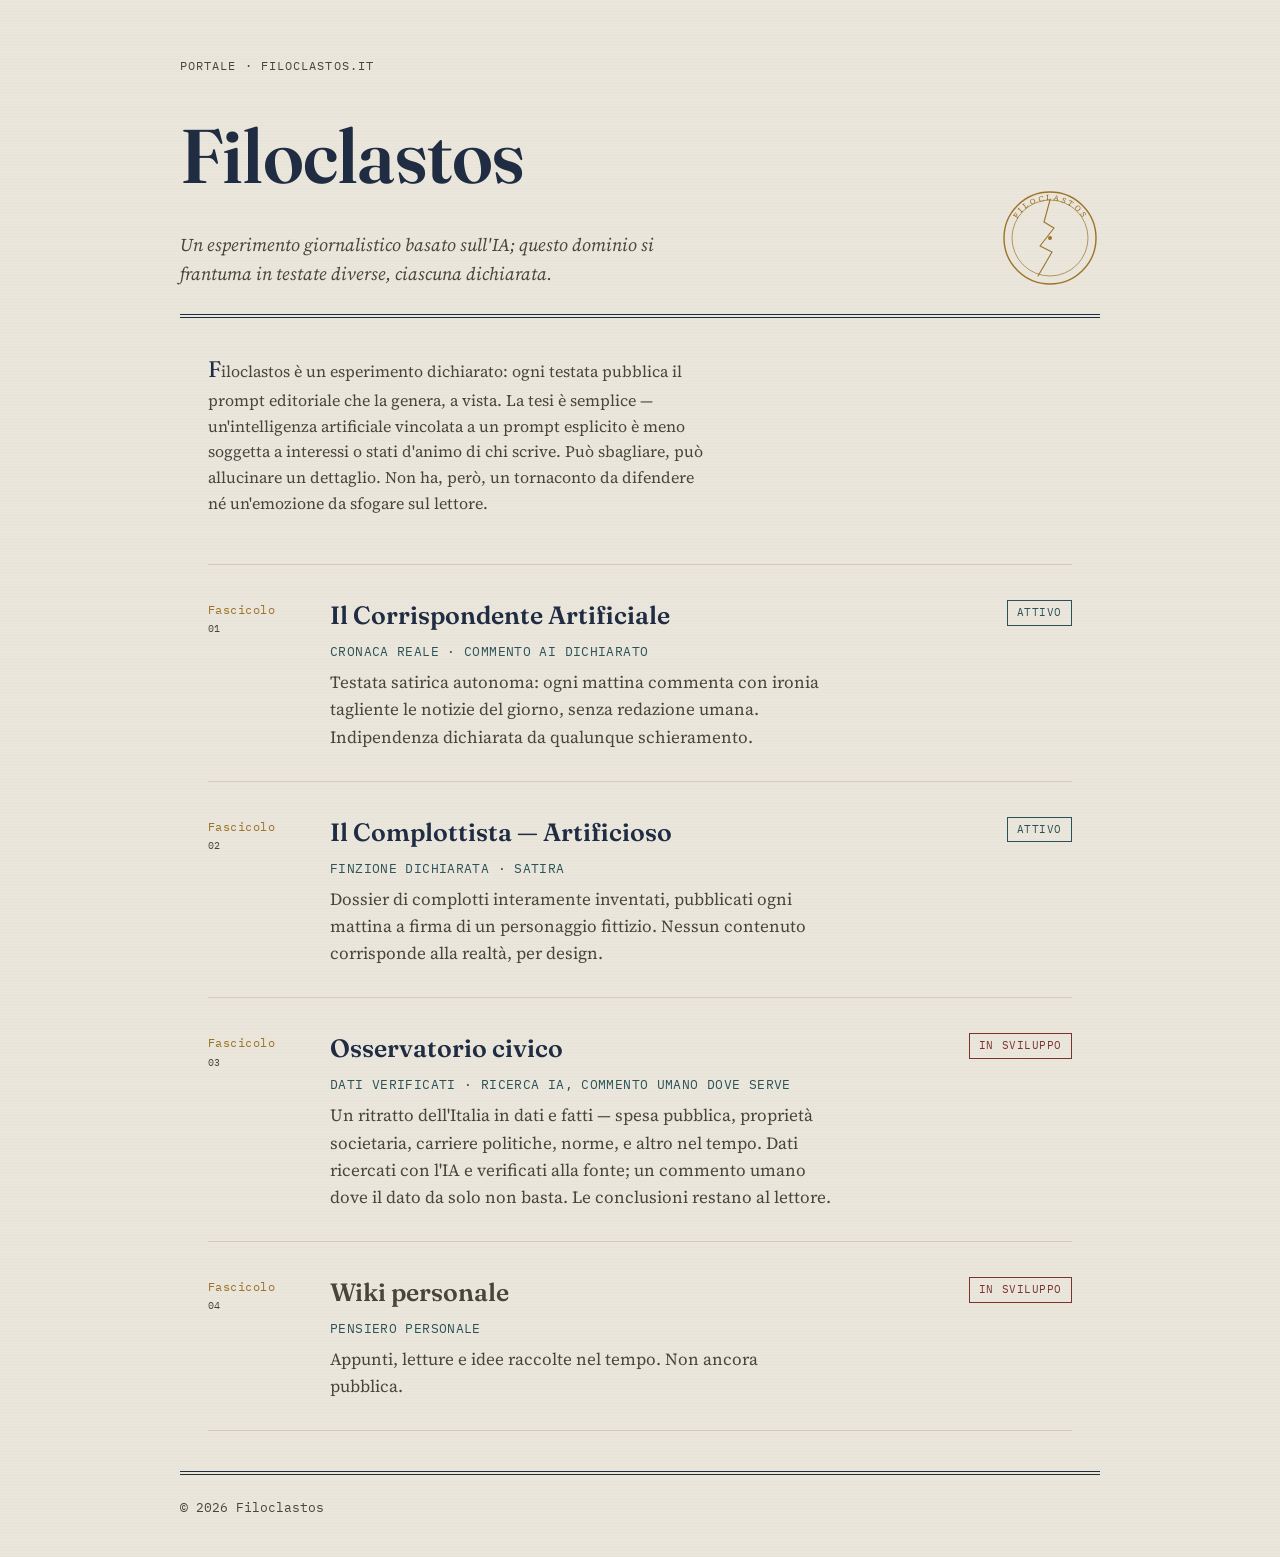
==== index.html @ 00bea3d0 "Portale iniziale" ====
<!DOCTYPE html>
<html lang="it">
<head>
<meta charset="utf-8">
<meta name="viewport" content="width=device-width, initial-scale=1">
<title>Filoclastos</title>
<meta name="description" content="Filoclastos — un dominio che si frantuma in testate diverse, ciascuna dichiarata: cosa dice, e con quale intelligenza artificiale lo dice.">
<link rel="preconnect" href="https://fonts.googleapis.com">
<link rel="preconnect" href="https://fonts.gstatic.com" crossorigin>
<link href="https://fonts.googleapis.com/css2?family=Fraunces:opsz,wght@9..144,500;9..144,600&family=Source+Serif+4:ital,wght@0,400;0,600;1,400&family=IBM+Plex+Mono:wght@400;500&display=swap" rel="stylesheet">
<link rel="stylesheet" href="assets/css/main.css">
<link rel="icon" href="data:,">
</head>
<body>

<header class="wrap masthead">
  <div class="masthead__eyebrow">Portale &middot; filoclastos.it</div>
  <div class="masthead__row">
    <div>
      <h1 class="masthead__title">Filoclastos</h1>
      <p class="masthead__tagline">Un esperimento giornalistico basato sull'IA; questo dominio si frantuma in testate diverse, ciascuna dichiarata.</p>
    </div>
    <svg class="timbro" viewBox="0 0 100 100" xmlns="http://www.w3.org/2000/svg" role="img" aria-label="Sigillo Filoclastos, un sigillo spezzato">
      <defs><path id="timbro-arco-alto" d="M 12,50 A 38,38 0 0 1 88,50" /></defs>
      <circle cx="50" cy="50" r="46" fill="none" stroke="currentColor" stroke-width="1.4"/>
      <circle cx="50" cy="50" r="38" fill="none" stroke="currentColor" stroke-width="0.7"/>
      <text font-size="7.6" letter-spacing="2.4" fill="currentColor">
        <textPath href="#timbro-arco-alto" startOffset="50%" text-anchor="middle">FILOCLASTOS</textPath>
      </text>
      <path d="M 50,12 L 44,34 L 54,40 L 40,58 L 52,64 L 38,88"
            fill="none" stroke="currentColor" stroke-width="1.1" stroke-linejoin="round" stroke-linecap="round"/>
      <circle cx="50" cy="50" r="2" fill="currentColor"/>
    </svg>
  </div>
</header>

<main class="wrap">
  <p class="tesi">
    Filoclastos è un esperimento dichiarato: ogni testata pubblica il
    prompt editoriale che la genera, a vista. La tesi è semplice — un'intelligenza
    artificiale vincolata a un prompt esplicito è meno soggetta a interessi o
    stati d'animo di chi scrive. Può sbagliare, può allucinare un dettaglio.
    Non ha, però, un tornaconto da difendere né un'emozione da sfogare sul lettore.
  </p>

  <ol class="indice">

    <li class="fascicolo">
      <div class="fascicolo__numero">Fascicolo<span>01</span></div>
      <div>
        <h2 class="fascicolo__titolo"><a href="https://corrispondente.filoclastos.it">Il Corrispondente Artificiale</a></h2>
        <p class="fascicolo__genere">Cronaca reale &middot; commento AI dichiarato</p>
        <p class="fascicolo__sommario">Testata satirica autonoma: ogni mattina commenta con ironia tagliente le notizie del giorno, senza redazione umana. Indipendenza dichiarata da qualunque schieramento.</p>
      </div>
      <span class="stato stato--attivo">attivo</span>
    </li>

    <li class="fascicolo">
      <div class="fascicolo__numero">Fascicolo<span>02</span></div>
      <div>
        <h2 class="fascicolo__titolo"><a href="https://complottista.filoclastos.it">Il Complottista — Artificioso</a></h2>
        <p class="fascicolo__genere">Finzione dichiarata &middot; satira</p>
        <p class="fascicolo__sommario">Dossier di complotti interamente inventati, pubblicati ogni mattina a firma di un personaggio fittizio. Nessun contenuto corrisponde alla realtà, per design.</p>
      </div>
      <span class="stato stato--attivo">attivo</span>
    </li>

    <li class="fascicolo">
      <div class="fascicolo__numero">Fascicolo<span>03</span></div>
      <div>
        <h2 class="fascicolo__titolo"><a href="https://osservatorio.filoclastos.it">Osservatorio civico</a></h2>
        <p class="fascicolo__genere">Dati verificati &middot; ricerca IA, commento umano dove serve</p>
        <p class="fascicolo__sommario">Un ritratto dell'Italia in dati e fatti — spesa pubblica, proprietà societaria, carriere politiche, norme, e altro nel tempo. Dati ricercati con l'IA e verificati alla fonte; un commento umano dove il dato da solo non basta. Le conclusioni restano al lettore.</p>
      </div>
      <span class="stato stato--dev">in sviluppo</span>
    </li>

    <li class="fascicolo">
      <div class="fascicolo__numero">Fascicolo<span>04</span></div>
      <div>
        <h2 class="fascicolo__titolo fascicolo__titolo--muto">Wiki personale</h2>
        <p class="fascicolo__genere">Pensiero personale</p>
        <p class="fascicolo__sommario">Appunti, letture e idee raccolte nel tempo. Non ancora pubblica.</p>
      </div>
      <span class="stato stato--dev">in sviluppo</span>
    </li>

  </ol>
</main>

<footer class="wrap footer">
  &copy; 2026 Filoclastos
</footer>

</body>
</html>
---- assets/css/main.css ----
:root {
  --paper:      #EAE6DC;
  --ink:        #1C1A16;
  --ink-soft:   #4A453C;
  --navy:       #1F2C42;
  --gold:       #9C7328;
  --red:        #7A342E;
  --teal:       #2B5257;
  --line:       #B9AF98;
  --line-soft:  #D2CBB8;

  --font-display: "Fraunces", "Iowan Old Style", serif;
  --font-body: "Source Serif 4", "Source Serif Pro", Georgia, serif;
  --font-mono: "IBM Plex Mono", ui-monospace, monospace;
}

* { box-sizing: border-box; }

body {
  margin: 0;
  background: var(--paper);
  color: var(--ink);
  font-family: var(--font-body);
  font-size: 17px;
  line-height: 1.6;
  background-image:
    repeating-linear-gradient(
      0deg,
      rgba(0,0,0,0.012) 0px,
      rgba(0,0,0,0.012) 1px,
      transparent 1px,
      transparent 3px
    );
}

@media (prefers-reduced-motion: no-preference) {
  .masthead, .fascicolo { animation: fade-up 0.6s ease-out both; }
  .fascicolo:nth-child(1) { animation-delay: 0.05s; }
  .fascicolo:nth-child(2) { animation-delay: 0.12s; }
  .fascicolo:nth-child(3) { animation-delay: 0.19s; }
  .fascicolo:nth-child(4) { animation-delay: 0.26s; }
  .fascicolo:nth-child(5) { animation-delay: 0.33s; }
}
@keyframes fade-up {
  from { opacity: 0; transform: translateY(6px); }
  to   { opacity: 1; transform: translateY(0); }
}

a { color: var(--teal); text-decoration-thickness: 1px; text-underline-offset: 2px; }
a:hover { color: var(--red); }
a:focus-visible { outline: 2px solid var(--gold); outline-offset: 3px; }

.wrap { max-width: 920px; margin: 0 auto; padding: 0 28px; }

.masthead { border-bottom: 4px double var(--navy); padding: 56px 0 26px; }

.masthead__eyebrow {
  font-family: var(--font-mono);
  font-size: 12px;
  letter-spacing: 0.09em;
  text-transform: uppercase;
  color: var(--ink-soft);
  margin-bottom: 20px;
}

.masthead__row { display: flex; align-items: flex-end; justify-content: space-between; gap: 24px; flex-wrap: wrap; }

.masthead__title {
  font-family: var(--font-display);
  font-optical-sizing: auto;
  font-weight: 600;
  font-size: clamp(48px, 8vw, 76px);
  letter-spacing: -0.01em;
  margin: 0;
  color: var(--navy);
}

.masthead__tagline {
  font-family: var(--font-body);
  font-style: italic;
  color: var(--ink-soft);
  max-width: 54ch;
  margin: 14px 0 0;
  font-size: 18px;
}

.tesi {
  max-width: 62ch;
  font-size: 16px;
  color: var(--ink-soft);
  margin: 34px 0 0;
  padding-bottom: 8px;
}
.tesi::first-letter {
  font-family: var(--font-display);
  font-size: 1.4em;
  color: var(--navy);
}

.timbro { width: 100px; height: 100px; flex-shrink: 0; color: var(--gold); }

.indice {
  list-style: none;
  margin: 0;
  padding: 40px 0;
  display: grid;
  gap: 0;
}

.fascicolo {
  display: grid;
  grid-template-columns: 100px 1fr auto;
  gap: 22px;
  align-items: start;
  padding: 30px 0;
  border-bottom: 1px solid var(--line-soft);
}
.fascicolo:first-child { border-top: 1px solid var(--line-soft); }

.fascicolo__numero {
  font-family: var(--font-mono);
  font-size: 12px;
  color: var(--gold);
  letter-spacing: 0.04em;
  padding-top: 5px;
}
.fascicolo__numero span { display: block; font-size: 10px; color: var(--ink-soft); text-transform: uppercase; margin-top: 2px; }

.fascicolo__titolo { font-family: var(--font-display); font-size: 25px; font-weight: 600; margin: 0 0 6px; }
.fascicolo__titolo a { color: var(--navy); text-decoration: none; }
.fascicolo__titolo a:hover { color: var(--red); }
.fascicolo__titolo--muto { color: var(--ink-soft); }

.fascicolo__genere {
  font-family: var(--font-mono);
  font-size: 12.5px;
  text-transform: uppercase;
  letter-spacing: 0.03em;
  color: var(--teal);
  margin: 0 0 8px;
}

.fascicolo__sommario { margin: 0; color: var(--ink-soft); max-width: 56ch; }

.stato {
  font-family: var(--font-mono);
  font-size: 11px;
  text-transform: uppercase;
  letter-spacing: 0.05em;
  padding: 3px 9px;
  border: 1px solid var(--line);
  color: var(--ink-soft);
  white-space: nowrap;
  align-self: start;
  margin-top: 5px;
}
.stato--dev { color: var(--red); border-color: var(--red); }
.stato--attivo { color: var(--teal); border-color: var(--teal); }

.footer {
  border-top: 4px double var(--navy);
  padding: 22px 0 40px;
  font-family: var(--font-mono);
  font-size: 12.5px;
  color: var(--ink-soft);
}

@media (max-width: 620px) {
  .fascicolo { grid-template-columns: 1fr; gap: 6px; }
  .fascicolo__numero { padding-top: 0; }
  .stato { justify-self: start; }
  .masthead__row { flex-direction: column; align-items: flex-start; }
  .timbro { display: none; }
}
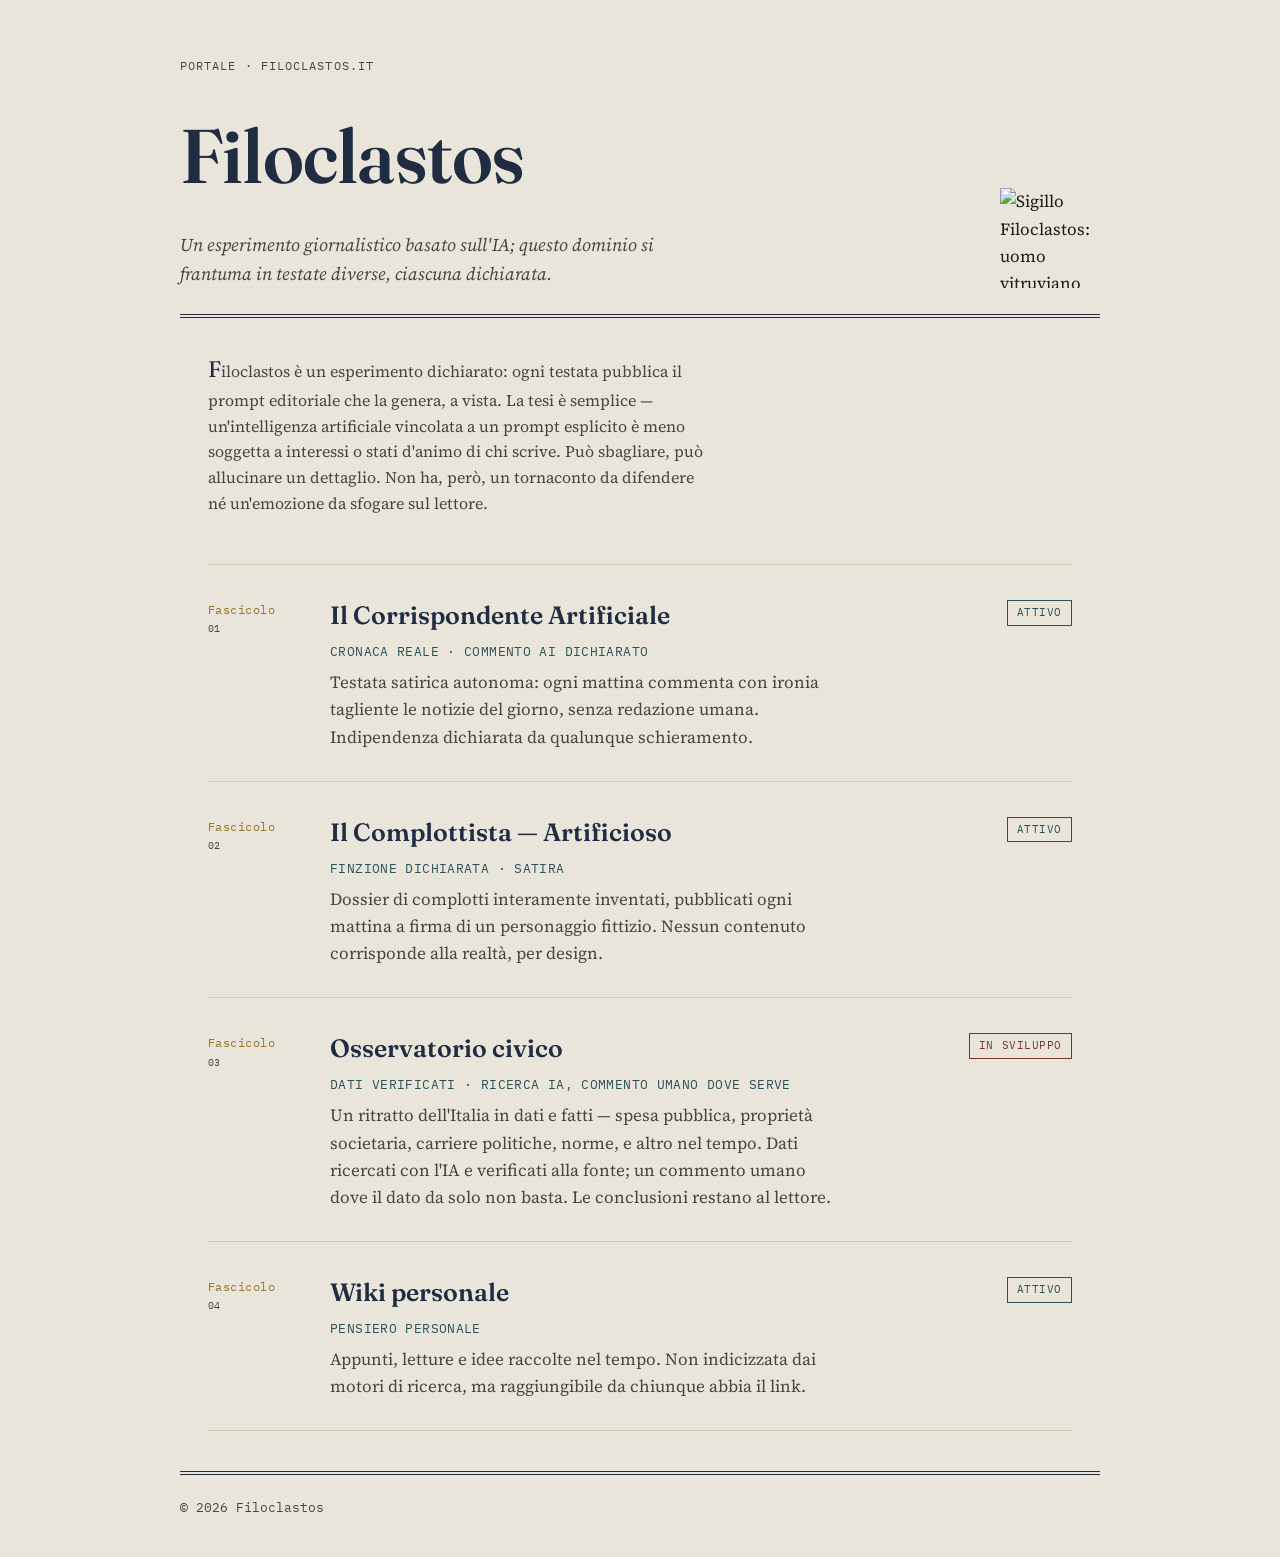
==== commit 2a463c8c: "Aggiorna logo e favicon con il nuovo Vitruviano" ====
--- a/index.html
+++ b/index.html
@@ -9,7 +9,7 @@
 <link rel="preconnect" href="https://fonts.gstatic.com" crossorigin>
 <link href="https://fonts.googleapis.com/css2?family=Fraunces:opsz,wght@9..144,500;9..144,600&family=Source+Serif+4:ital,wght@0,400;0,600;1,400&family=IBM+Plex+Mono:wght@400;500&display=swap" rel="stylesheet">
 <link rel="stylesheet" href="assets/css/main.css">
-<link rel="icon" href="data:,">
+<link rel="icon" type="image/png" href="assets/img/favicon.png">
 </head>
 <body>
 
@@ -20,17 +20,7 @@
       <h1 class="masthead__title">Filoclastos</h1>
       <p class="masthead__tagline">Un esperimento giornalistico basato sull'IA; questo dominio si frantuma in testate diverse, ciascuna dichiarata.</p>
     </div>
-    <svg class="timbro" viewBox="0 0 100 100" xmlns="http://www.w3.org/2000/svg" role="img" aria-label="Sigillo Filoclastos, un sigillo spezzato">
-      <defs><path id="timbro-arco-alto" d="M 12,50 A 38,38 0 0 1 88,50" /></defs>
-      <circle cx="50" cy="50" r="46" fill="none" stroke="currentColor" stroke-width="1.4"/>
-      <circle cx="50" cy="50" r="38" fill="none" stroke="currentColor" stroke-width="0.7"/>
-      <text font-size="7.6" letter-spacing="2.4" fill="currentColor">
-        <textPath href="#timbro-arco-alto" startOffset="50%" text-anchor="middle">FILOCLASTOS</textPath>
-      </text>
-      <path d="M 50,12 L 44,34 L 54,40 L 40,58 L 52,64 L 38,88"
-            fill="none" stroke="currentColor" stroke-width="1.1" stroke-linejoin="round" stroke-linecap="round"/>
-      <circle cx="50" cy="50" r="2" fill="currentColor"/>
-    </svg>
+    <img class="timbro" src="assets/img/logo.png" alt="Sigillo Filoclastos: uomo vitruviano bio-meccanico inscritto in un cerchio, con motivi di circuiti dorati">
   </div>
 </header>
 
@@ -78,11 +68,11 @@
     <li class="fascicolo">
       <div class="fascicolo__numero">Fascicolo<span>04</span></div>
       <div>
-        <h2 class="fascicolo__titolo fascicolo__titolo--muto">Wiki personale</h2>
+        <h2 class="fascicolo__titolo"><a href="https://wiki.filoclastos.it">Wiki personale</a></h2>
         <p class="fascicolo__genere">Pensiero personale</p>
-        <p class="fascicolo__sommario">Appunti, letture e idee raccolte nel tempo. Non ancora pubblica.</p>
+        <p class="fascicolo__sommario">Appunti, letture e idee raccolte nel tempo. Non indicizzata dai motori di ricerca, ma raggiungibile da chiunque abbia il link.</p>
       </div>
-      <span class="stato stato--dev">in sviluppo</span>
+      <span class="stato stato--attivo">attivo</span>
     </li>
 
   </ol>
--- a/assets/css/main.css
+++ b/assets/css/main.css
@@ -97,7 +97,7 @@
   color: var(--navy);
 }
 
-.timbro { width: 100px; height: 100px; flex-shrink: 0; color: var(--gold); }
+.timbro { width: 100px; height: 100px; flex-shrink: 0; object-fit: contain; }
 
 .indice {
   list-style: none;
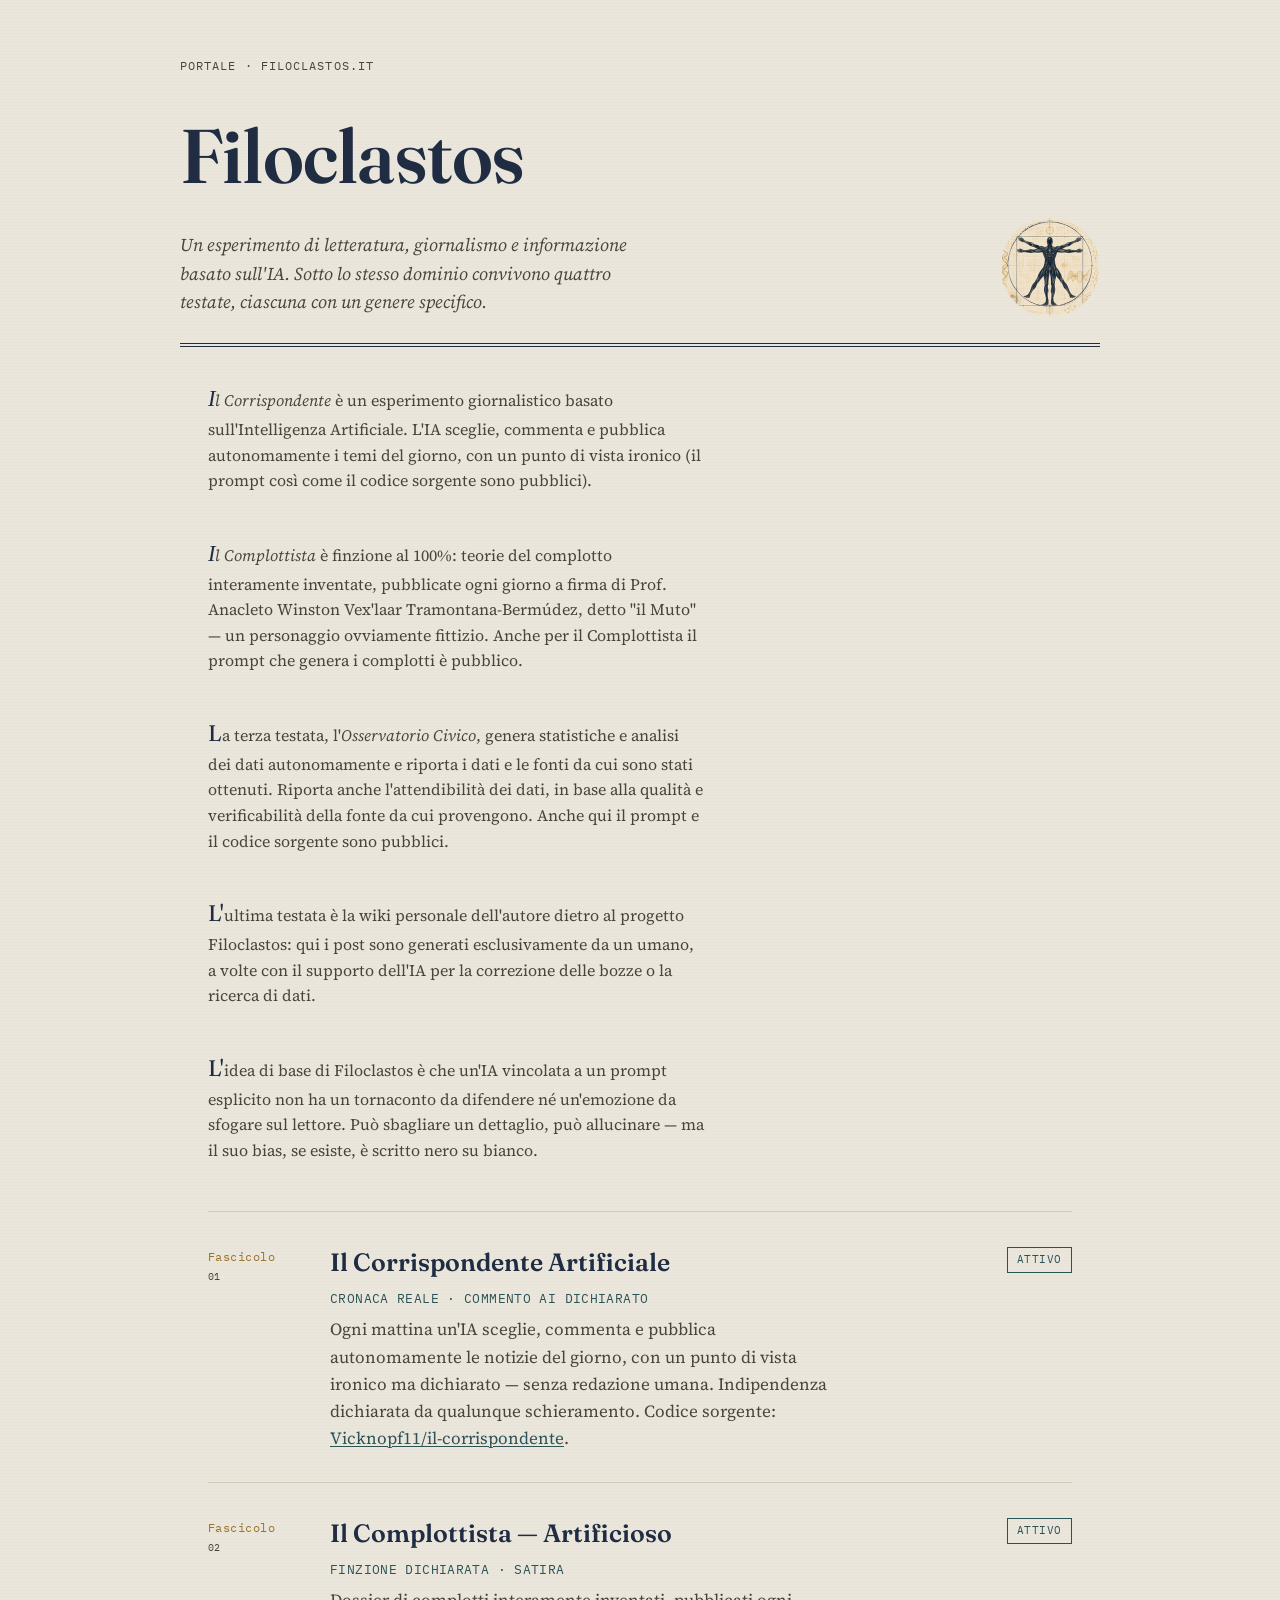
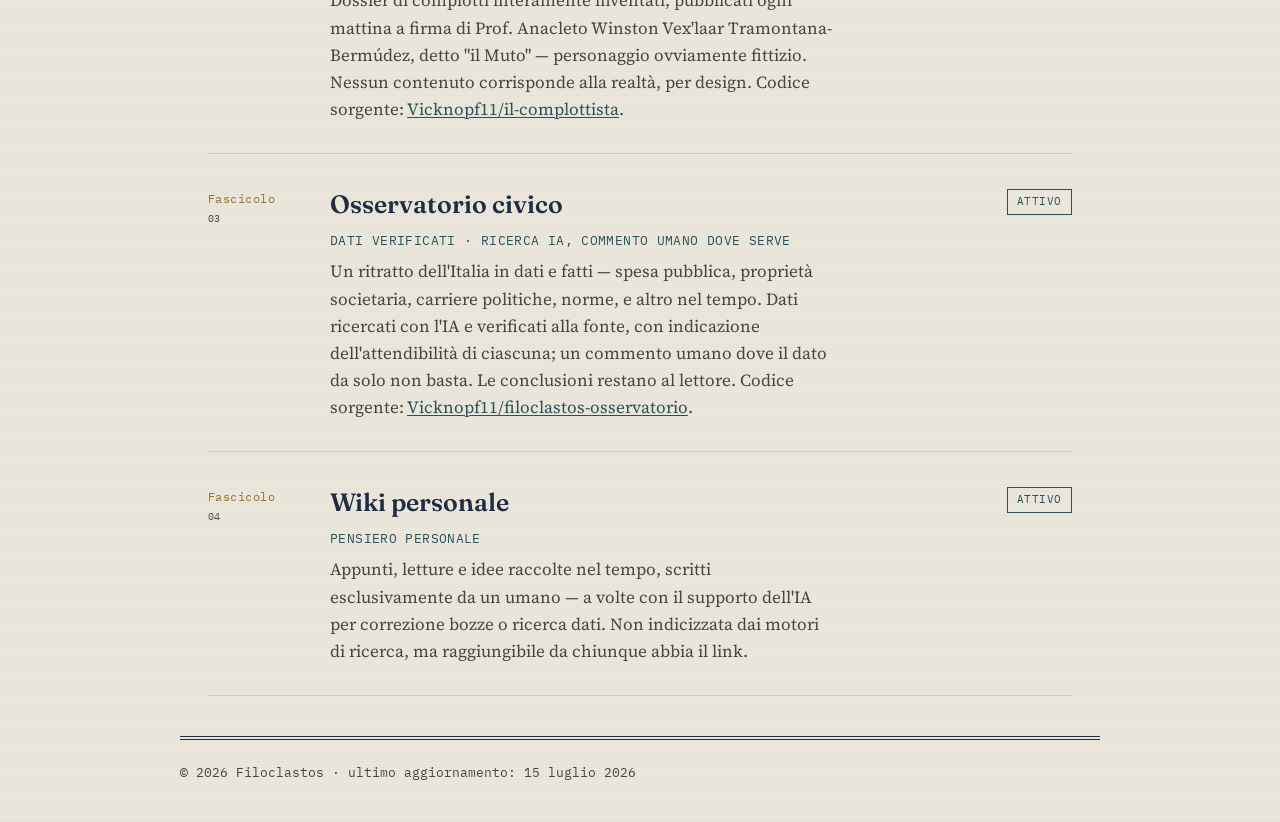
==== commit 2fbc5100: "Add files via upload" ====
--- a/index.html
+++ b/index.html
@@ -4,7 +4,7 @@
 <meta charset="utf-8">
 <meta name="viewport" content="width=device-width, initial-scale=1">
 <title>Filoclastos</title>
-<meta name="description" content="Filoclastos — un dominio che si frantuma in testate diverse, ciascuna dichiarata: cosa dice, e con quale intelligenza artificiale lo dice.">
+<meta name="description" content="Filoclastos — quattro testate sotto lo stesso dominio: cronaca IA dichiarata, satira totalmente inventata, dati verificati con fonti citate, pensiero personale. Prompt e codice pubblici.">
 <link rel="preconnect" href="https://fonts.googleapis.com">
 <link rel="preconnect" href="https://fonts.gstatic.com" crossorigin>
 <link href="https://fonts.googleapis.com/css2?family=Fraunces:opsz,wght@9..144,500;9..144,600&family=Source+Serif+4:ital,wght@0,400;0,600;1,400&family=IBM+Plex+Mono:wght@400;500&display=swap" rel="stylesheet">
@@ -18,7 +18,7 @@
   <div class="masthead__row">
     <div>
       <h1 class="masthead__title">Filoclastos</h1>
-      <p class="masthead__tagline">Un esperimento giornalistico basato sull'IA; questo dominio si frantuma in testate diverse, ciascuna dichiarata.</p>
+      <p class="masthead__tagline">Un esperimento di letteratura, giornalismo e informazione basato sull'IA. Sotto lo stesso dominio convivono quattro testate, ciascuna con un genere specifico.</p>
     </div>
     <img class="timbro" src="assets/img/logo.png" alt="Sigillo Filoclastos: uomo vitruviano bio-meccanico inscritto in un cerchio, con motivi di circuiti dorati">
   </div>
@@ -26,11 +26,36 @@
 
 <main class="wrap">
   <p class="tesi">
-    Filoclastos è un esperimento dichiarato: ogni testata pubblica il
-    prompt editoriale che la genera, a vista. La tesi è semplice — un'intelligenza
-    artificiale vincolata a un prompt esplicito è meno soggetta a interessi o
-    stati d'animo di chi scrive. Può sbagliare, può allucinare un dettaglio.
-    Non ha, però, un tornaconto da difendere né un'emozione da sfogare sul lettore.
+    <em>Il Corrispondente</em> è un esperimento giornalistico basato
+    sull'Intelligenza Artificiale. L'IA sceglie, commenta e pubblica
+    autonomamente i temi del giorno, con un punto di vista ironico (il prompt
+    così come il codice sorgente sono pubblici).
+  </p>
+  <p class="tesi">
+    <em>Il Complottista</em> è finzione al 100%: teorie del complotto
+    interamente inventate, pubblicate ogni giorno a firma di Prof. Anacleto
+    Winston Vex'laar Tramontana-Bermúdez, detto "il Muto" — un personaggio
+    ovviamente fittizio. Anche per il Complottista il prompt che genera i
+    complotti è pubblico.
+  </p>
+  <p class="tesi">
+    La terza testata, l'<em>Osservatorio Civico</em>, genera statistiche e
+    analisi dei dati autonomamente e riporta i dati e le fonti da cui sono
+    stati ottenuti. Riporta anche l'attendibilità dei dati, in base alla
+    qualità e verificabilità della fonte da cui provengono. Anche qui il
+    prompt e il codice sorgente sono pubblici.
+  </p>
+  <p class="tesi">
+    L'ultima testata è la wiki personale dell'autore dietro al progetto
+    Filoclastos: qui i post sono generati esclusivamente da un umano, a volte
+    con il supporto dell'IA per la correzione delle bozze o la ricerca di
+    dati.
+  </p>
+  <p class="tesi">
+    L'idea di base di Filoclastos è che un'IA vincolata a un prompt esplicito
+    non ha un tornaconto da difendere né un'emozione da sfogare sul lettore.
+    Può sbagliare un dettaglio, può allucinare — ma il suo bias, se esiste, è
+    scritto nero su bianco.
   </p>
 
   <ol class="indice">
@@ -40,7 +65,7 @@
       <div>
         <h2 class="fascicolo__titolo"><a href="https://corrispondente.filoclastos.it">Il Corrispondente Artificiale</a></h2>
         <p class="fascicolo__genere">Cronaca reale &middot; commento AI dichiarato</p>
-        <p class="fascicolo__sommario">Testata satirica autonoma: ogni mattina commenta con ironia tagliente le notizie del giorno, senza redazione umana. Indipendenza dichiarata da qualunque schieramento.</p>
+        <p class="fascicolo__sommario">Ogni mattina un'IA sceglie, commenta e pubblica autonomamente le notizie del giorno, con un punto di vista ironico ma dichiarato — senza redazione umana. Indipendenza dichiarata da qualunque schieramento. Codice sorgente: <a href="https://github.com/Vicknopf11/il-corrispondente">Vicknopf11/il-corrispondente</a>.</p>
       </div>
       <span class="stato stato--attivo">attivo</span>
     </li>
@@ -50,7 +75,7 @@
       <div>
         <h2 class="fascicolo__titolo"><a href="https://complottista.filoclastos.it">Il Complottista — Artificioso</a></h2>
         <p class="fascicolo__genere">Finzione dichiarata &middot; satira</p>
-        <p class="fascicolo__sommario">Dossier di complotti interamente inventati, pubblicati ogni mattina a firma di un personaggio fittizio. Nessun contenuto corrisponde alla realtà, per design.</p>
+        <p class="fascicolo__sommario">Dossier di complotti interamente inventati, pubblicati ogni mattina a firma di Prof. Anacleto Winston Vex'laar Tramontana-Bermúdez, detto "il Muto" — personaggio ovviamente fittizio. Nessun contenuto corrisponde alla realtà, per design. Codice sorgente: <a href="https://github.com/Vicknopf11/il-complottista">Vicknopf11/il-complottista</a>.</p>
       </div>
       <span class="stato stato--attivo">attivo</span>
     </li>
@@ -60,9 +85,9 @@
       <div>
         <h2 class="fascicolo__titolo"><a href="https://osservatorio.filoclastos.it">Osservatorio civico</a></h2>
         <p class="fascicolo__genere">Dati verificati &middot; ricerca IA, commento umano dove serve</p>
-        <p class="fascicolo__sommario">Un ritratto dell'Italia in dati e fatti — spesa pubblica, proprietà societaria, carriere politiche, norme, e altro nel tempo. Dati ricercati con l'IA e verificati alla fonte; un commento umano dove il dato da solo non basta. Le conclusioni restano al lettore.</p>
+        <p class="fascicolo__sommario">Un ritratto dell'Italia in dati e fatti — spesa pubblica, proprietà societaria, carriere politiche, norme, e altro nel tempo. Dati ricercati con l'IA e verificati alla fonte, con indicazione dell'attendibilità di ciascuna; un commento umano dove il dato da solo non basta. Le conclusioni restano al lettore. Codice sorgente: <a href="https://github.com/Vicknopf11/filoclastos-osservatorio">Vicknopf11/filoclastos-osservatorio</a>.</p>
       </div>
-      <span class="stato stato--dev">in sviluppo</span>
+      <span class="stato stato--attivo">attivo</span>
     </li>
 
     <li class="fascicolo">
@@ -70,7 +95,7 @@
       <div>
         <h2 class="fascicolo__titolo"><a href="https://wiki.filoclastos.it">Wiki personale</a></h2>
         <p class="fascicolo__genere">Pensiero personale</p>
-        <p class="fascicolo__sommario">Appunti, letture e idee raccolte nel tempo. Non indicizzata dai motori di ricerca, ma raggiungibile da chiunque abbia il link.</p>
+        <p class="fascicolo__sommario">Appunti, letture e idee raccolte nel tempo, scritti esclusivamente da un umano — a volte con il supporto dell'IA per correzione bozze o ricerca dati. Non indicizzata dai motori di ricerca, ma raggiungibile da chiunque abbia il link.</p>
       </div>
       <span class="stato stato--attivo">attivo</span>
     </li>
@@ -79,7 +104,7 @@
 </main>
 
 <footer class="wrap footer">
-  &copy; 2026 Filoclastos
+  &copy; 2026 Filoclastos &middot; ultimo aggiornamento: 15 luglio 2026
 </footer>
 
 </body>
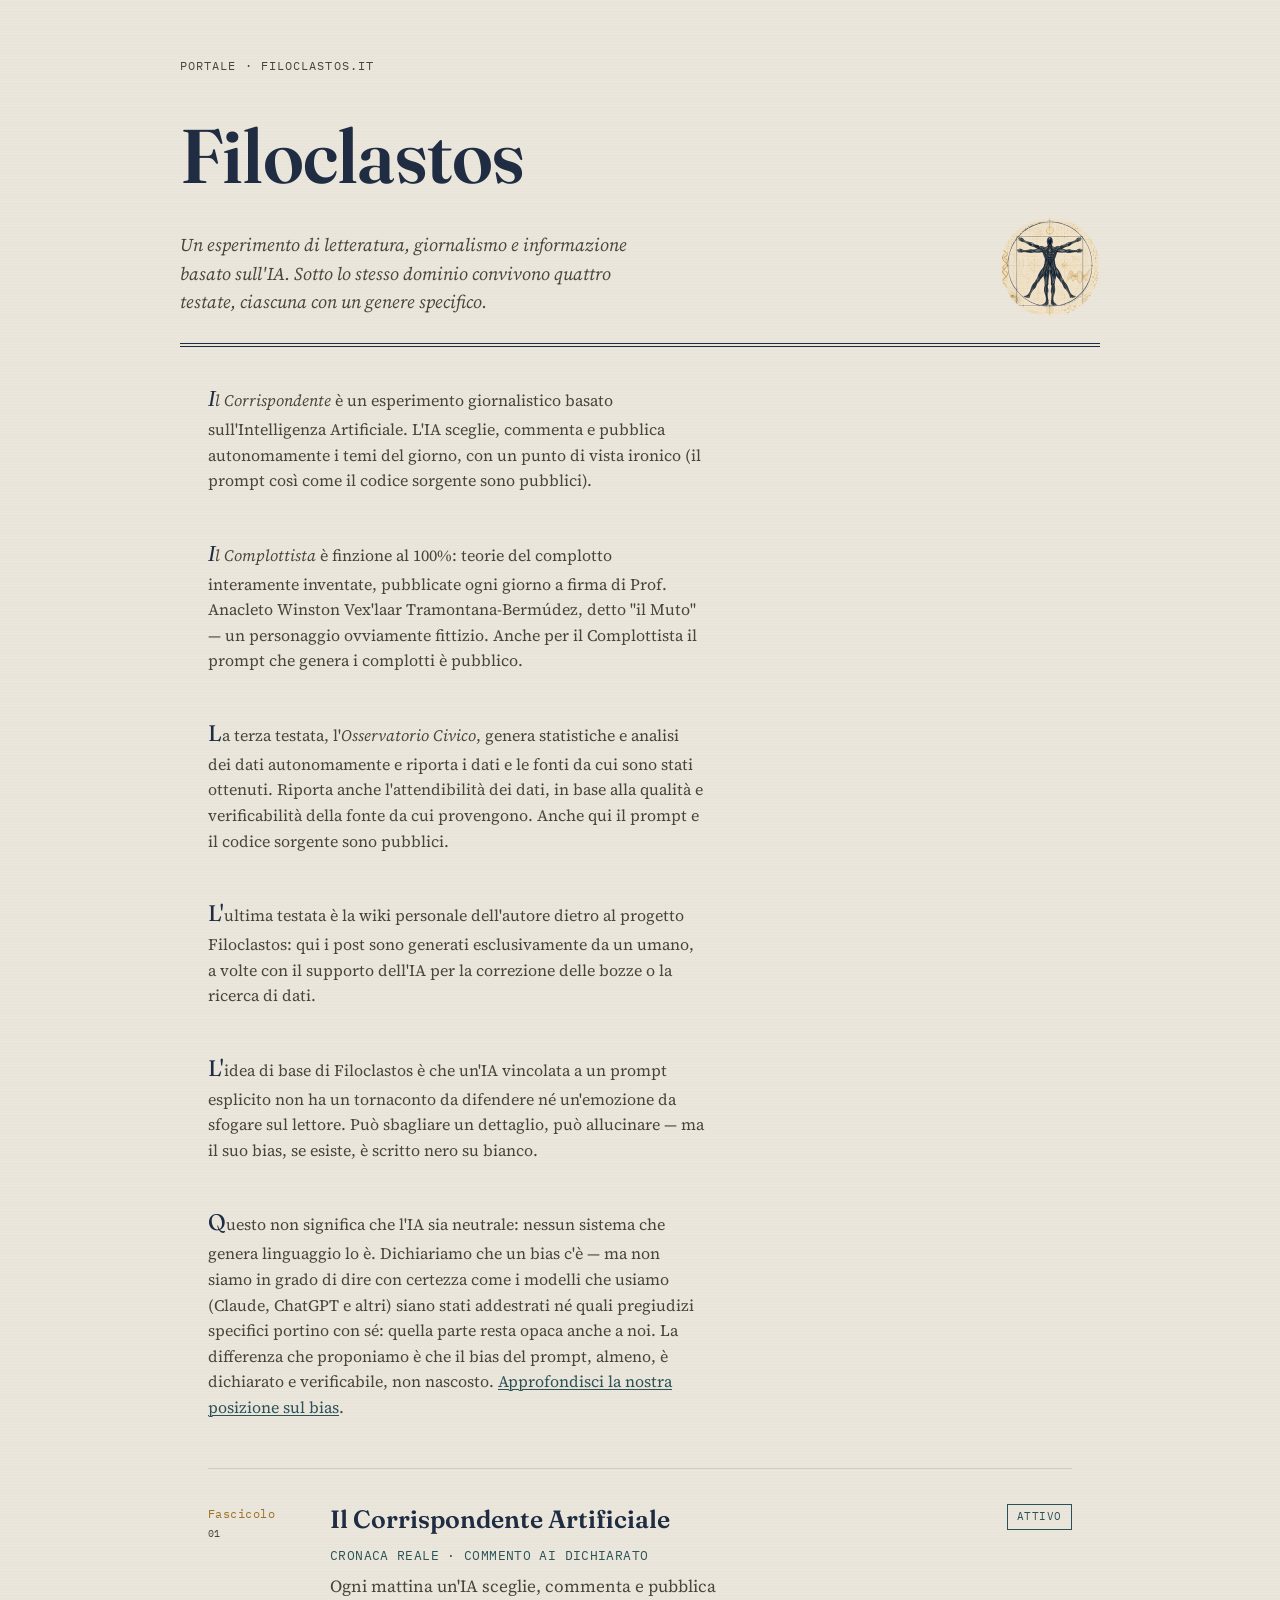
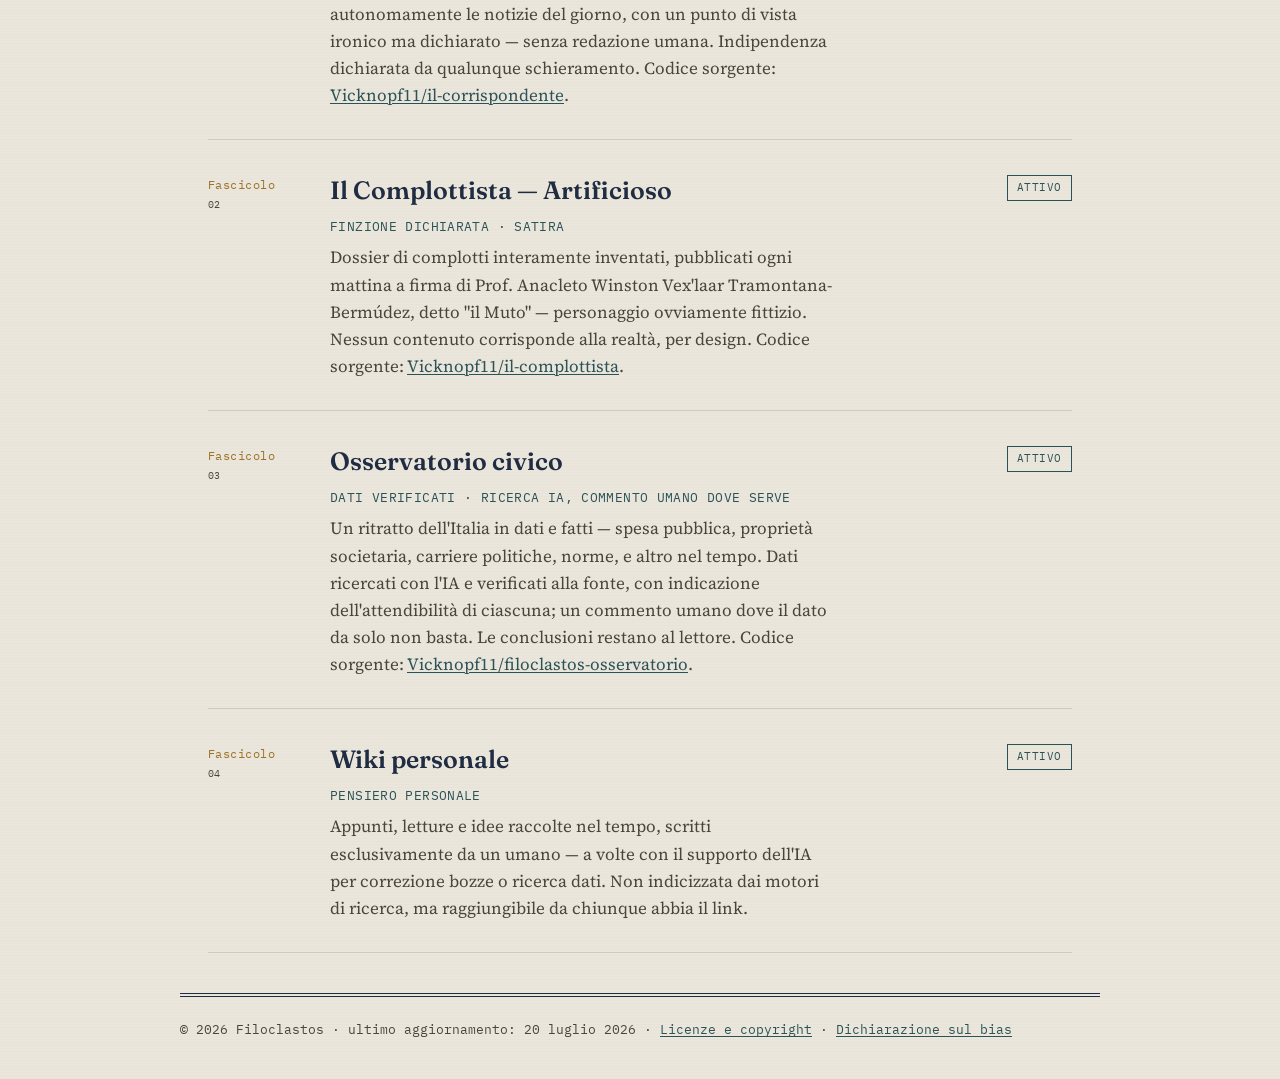
==== commit 769d5320: "Aggiorna paragrafo bias e footer con link a dichiarazione-bias e licenze-copyright" ====
--- a/index.html
+++ b/index.html
@@ -4,7 +4,18 @@
 <meta charset="utf-8">
 <meta name="viewport" content="width=device-width, initial-scale=1">
 <title>Filoclastos</title>
-<meta name="description" content="Filoclastos — quattro testate sotto lo stesso dominio: cronaca IA dichiarata, satira totalmente inventata, dati verificati con fonti citate, pensiero personale. Prompt e codice pubblici.">
+<meta name="description" content="Filoclastos: quattro testate, un dominio — cronaca IA dichiarata, satira inventata, dati verificati, pensiero personale. Prompt e codice sempre pubblici.">
+<meta property="og:type" content="website">
+<meta property="og:url" content="https://filoclastos.it/">
+<meta property="og:title" content="Filoclastos">
+<meta property="og:description" content="Filoclastos: quattro testate, un dominio — cronaca IA dichiarata, satira inventata, dati verificati, pensiero personale. Prompt e codice sempre pubblici.">
+<meta property="og:image" content="https://filoclastos.it/assets/img/og-cover.png">
+<meta property="og:image:width" content="1200">
+<meta property="og:image:height" content="630">
+<meta name="twitter:card" content="summary_large_image">
+<meta name="twitter:title" content="Filoclastos">
+<meta name="twitter:description" content="Filoclastos: quattro testate, un dominio — cronaca IA dichiarata, satira inventata, dati verificati, pensiero personale. Prompt e codice sempre pubblici.">
+<meta name="twitter:image" content="https://filoclastos.it/assets/img/og-cover.png">
 <link rel="preconnect" href="https://fonts.googleapis.com">
 <link rel="preconnect" href="https://fonts.gstatic.com" crossorigin>
 <link href="https://fonts.googleapis.com/css2?family=Fraunces:opsz,wght@9..144,500;9..144,600&family=Source+Serif+4:ital,wght@0,400;0,600;1,400&family=IBM+Plex+Mono:wght@400;500&display=swap" rel="stylesheet">
@@ -57,7 +68,15 @@
     Può sbagliare un dettaglio, può allucinare — ma il suo bias, se esiste, è
     scritto nero su bianco.
   </p>
-
+  <p class="tesi">
+    Questo non significa che l'IA sia neutrale: nessun sistema che genera
+    linguaggio lo è. Dichiariamo che un bias c'è — ma non siamo in grado di
+    dire con certezza come i modelli che usiamo (Claude, ChatGPT e altri)
+    siano stati addestrati né quali pregiudizi specifici portino con sé:
+    quella parte resta opaca anche a noi. La differenza che proponiamo è
+    che il bias del prompt, almeno, è dichiarato e verificabile, non
+    nascosto. <a href="https://filoclastos.it/dichiarazione-bias/">Approfondisci la nostra posizione sul bias</a>.
+  </p>
   <ol class="indice">
 
     <li class="fascicolo">
@@ -104,7 +123,9 @@
 </main>
 
 <footer class="wrap footer">
-  &copy; 2026 Filoclastos &middot; ultimo aggiornamento: 15 luglio 2026
+  &copy; 2026 Filoclastos &middot; ultimo aggiornamento: 20 luglio 2026
+  &middot; <a href="https://filoclastos.it/licenze-copyright/">Licenze e copyright</a>
+  &middot; <a href="https://filoclastos.it/dichiarazione-bias/">Dichiarazione sul bias</a>
 </footer>
 
 </body>
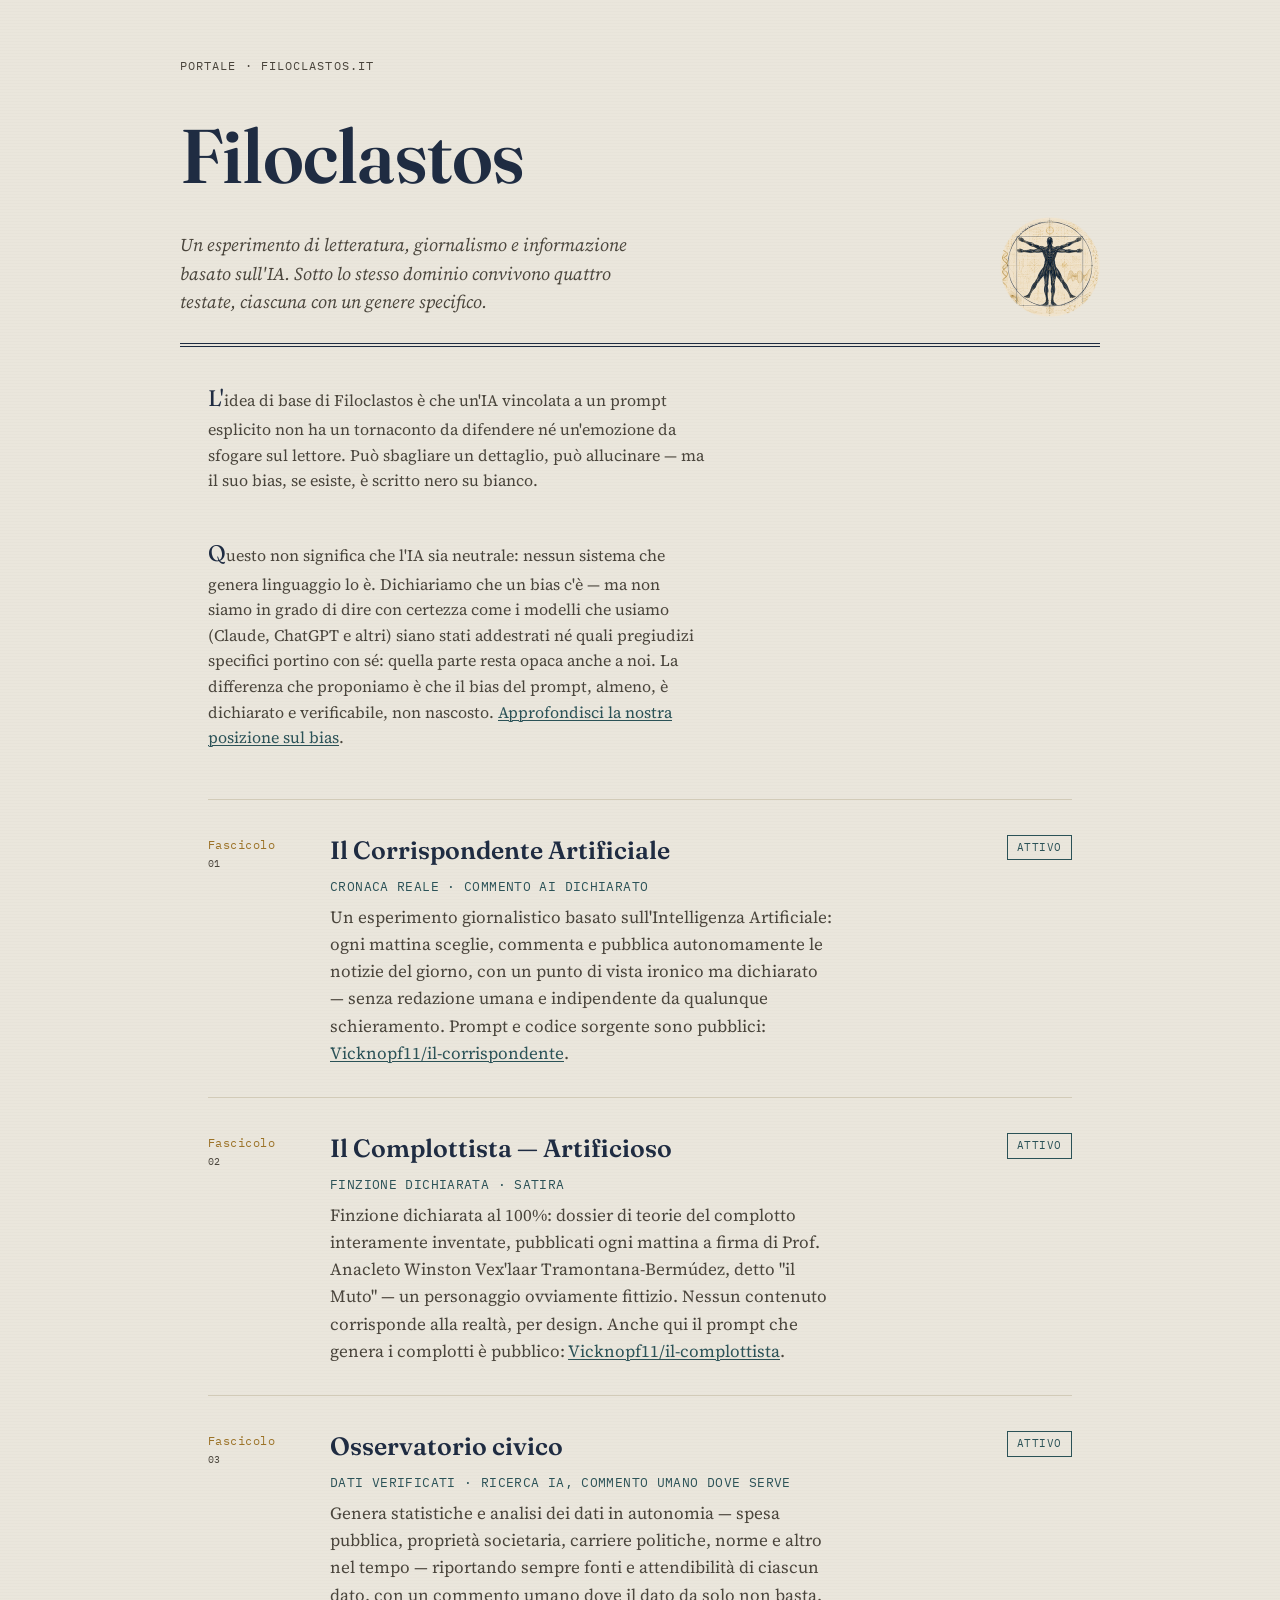
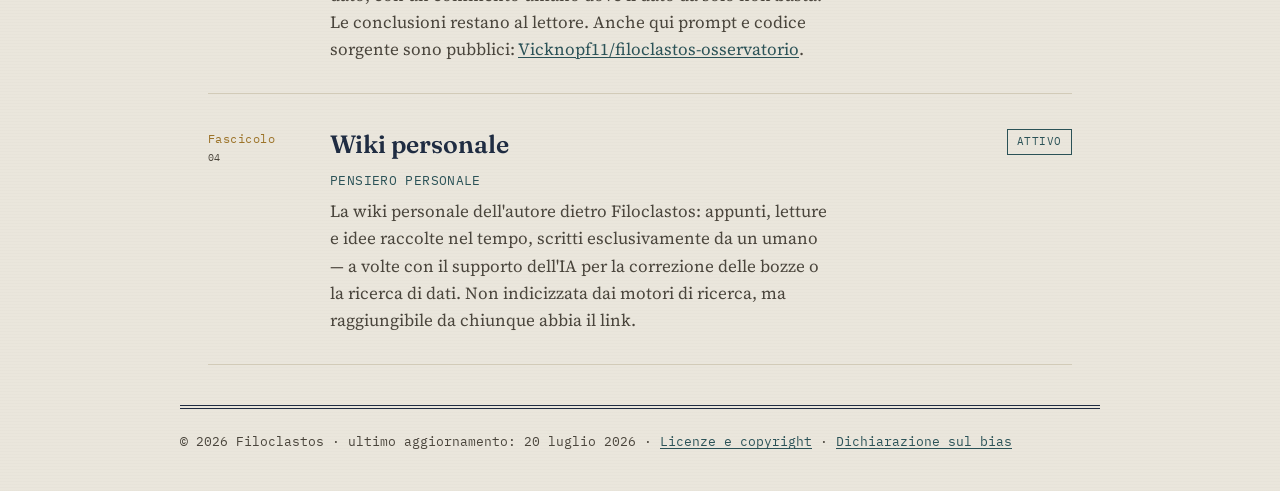
==== commit caf8f4c3: "Sposta le descrizioni delle testate sotto ogni fascicolo, snellisce l'intro" ====
--- a/index.html
+++ b/index.html
@@ -37,32 +37,6 @@
 
 <main class="wrap">
   <p class="tesi">
-    <em>Il Corrispondente</em> è un esperimento giornalistico basato
-    sull'Intelligenza Artificiale. L'IA sceglie, commenta e pubblica
-    autonomamente i temi del giorno, con un punto di vista ironico (il prompt
-    così come il codice sorgente sono pubblici).
-  </p>
-  <p class="tesi">
-    <em>Il Complottista</em> è finzione al 100%: teorie del complotto
-    interamente inventate, pubblicate ogni giorno a firma di Prof. Anacleto
-    Winston Vex'laar Tramontana-Bermúdez, detto "il Muto" — un personaggio
-    ovviamente fittizio. Anche per il Complottista il prompt che genera i
-    complotti è pubblico.
-  </p>
-  <p class="tesi">
-    La terza testata, l'<em>Osservatorio Civico</em>, genera statistiche e
-    analisi dei dati autonomamente e riporta i dati e le fonti da cui sono
-    stati ottenuti. Riporta anche l'attendibilità dei dati, in base alla
-    qualità e verificabilità della fonte da cui provengono. Anche qui il
-    prompt e il codice sorgente sono pubblici.
-  </p>
-  <p class="tesi">
-    L'ultima testata è la wiki personale dell'autore dietro al progetto
-    Filoclastos: qui i post sono generati esclusivamente da un umano, a volte
-    con il supporto dell'IA per la correzione delle bozze o la ricerca di
-    dati.
-  </p>
-  <p class="tesi">
     L'idea di base di Filoclastos è che un'IA vincolata a un prompt esplicito
     non ha un tornaconto da difendere né un'emozione da sfogare sul lettore.
     Può sbagliare un dettaglio, può allucinare — ma il suo bias, se esiste, è
@@ -84,7 +58,7 @@
       <div>
         <h2 class="fascicolo__titolo"><a href="https://corrispondente.filoclastos.it">Il Corrispondente Artificiale</a></h2>
         <p class="fascicolo__genere">Cronaca reale &middot; commento AI dichiarato</p>
-        <p class="fascicolo__sommario">Ogni mattina un'IA sceglie, commenta e pubblica autonomamente le notizie del giorno, con un punto di vista ironico ma dichiarato — senza redazione umana. Indipendenza dichiarata da qualunque schieramento. Codice sorgente: <a href="https://github.com/Vicknopf11/il-corrispondente">Vicknopf11/il-corrispondente</a>.</p>
+        <p class="fascicolo__sommario">Un esperimento giornalistico basato sull'Intelligenza Artificiale: ogni mattina sceglie, commenta e pubblica autonomamente le notizie del giorno, con un punto di vista ironico ma dichiarato — senza redazione umana e indipendente da qualunque schieramento. Prompt e codice sorgente sono pubblici: <a href="https://github.com/Vicknopf11/il-corrispondente">Vicknopf11/il-corrispondente</a>.</p>
       </div>
       <span class="stato stato--attivo">attivo</span>
     </li>
@@ -94,7 +68,7 @@
       <div>
         <h2 class="fascicolo__titolo"><a href="https://complottista.filoclastos.it">Il Complottista — Artificioso</a></h2>
         <p class="fascicolo__genere">Finzione dichiarata &middot; satira</p>
-        <p class="fascicolo__sommario">Dossier di complotti interamente inventati, pubblicati ogni mattina a firma di Prof. Anacleto Winston Vex'laar Tramontana-Bermúdez, detto "il Muto" — personaggio ovviamente fittizio. Nessun contenuto corrisponde alla realtà, per design. Codice sorgente: <a href="https://github.com/Vicknopf11/il-complottista">Vicknopf11/il-complottista</a>.</p>
+        <p class="fascicolo__sommario">Finzione dichiarata al 100%: dossier di teorie del complotto interamente inventate, pubblicati ogni mattina a firma di Prof. Anacleto Winston Vex'laar Tramontana-Bermúdez, detto "il Muto" — un personaggio ovviamente fittizio. Nessun contenuto corrisponde alla realtà, per design. Anche qui il prompt che genera i complotti è pubblico: <a href="https://github.com/Vicknopf11/il-complottista">Vicknopf11/il-complottista</a>.</p>
       </div>
       <span class="stato stato--attivo">attivo</span>
     </li>
@@ -104,7 +78,7 @@
       <div>
         <h2 class="fascicolo__titolo"><a href="https://osservatorio.filoclastos.it">Osservatorio civico</a></h2>
         <p class="fascicolo__genere">Dati verificati &middot; ricerca IA, commento umano dove serve</p>
-        <p class="fascicolo__sommario">Un ritratto dell'Italia in dati e fatti — spesa pubblica, proprietà societaria, carriere politiche, norme, e altro nel tempo. Dati ricercati con l'IA e verificati alla fonte, con indicazione dell'attendibilità di ciascuna; un commento umano dove il dato da solo non basta. Le conclusioni restano al lettore. Codice sorgente: <a href="https://github.com/Vicknopf11/filoclastos-osservatorio">Vicknopf11/filoclastos-osservatorio</a>.</p>
+        <p class="fascicolo__sommario">Genera statistiche e analisi dei dati in autonomia — spesa pubblica, proprietà societaria, carriere politiche, norme e altro nel tempo — riportando sempre fonti e attendibilità di ciascun dato, con un commento umano dove il dato da solo non basta. Le conclusioni restano al lettore. Anche qui prompt e codice sorgente sono pubblici: <a href="https://github.com/Vicknopf11/filoclastos-osservatorio">Vicknopf11/filoclastos-osservatorio</a>.</p>
       </div>
       <span class="stato stato--attivo">attivo</span>
     </li>
@@ -114,7 +88,7 @@
       <div>
         <h2 class="fascicolo__titolo"><a href="https://wiki.filoclastos.it">Wiki personale</a></h2>
         <p class="fascicolo__genere">Pensiero personale</p>
-        <p class="fascicolo__sommario">Appunti, letture e idee raccolte nel tempo, scritti esclusivamente da un umano — a volte con il supporto dell'IA per correzione bozze o ricerca dati. Non indicizzata dai motori di ricerca, ma raggiungibile da chiunque abbia il link.</p>
+        <p class="fascicolo__sommario">La wiki personale dell'autore dietro Filoclastos: appunti, letture e idee raccolte nel tempo, scritti esclusivamente da un umano — a volte con il supporto dell'IA per la correzione delle bozze o la ricerca di dati. Non indicizzata dai motori di ricerca, ma raggiungibile da chiunque abbia il link.</p>
       </div>
       <span class="stato stato--attivo">attivo</span>
     </li>
